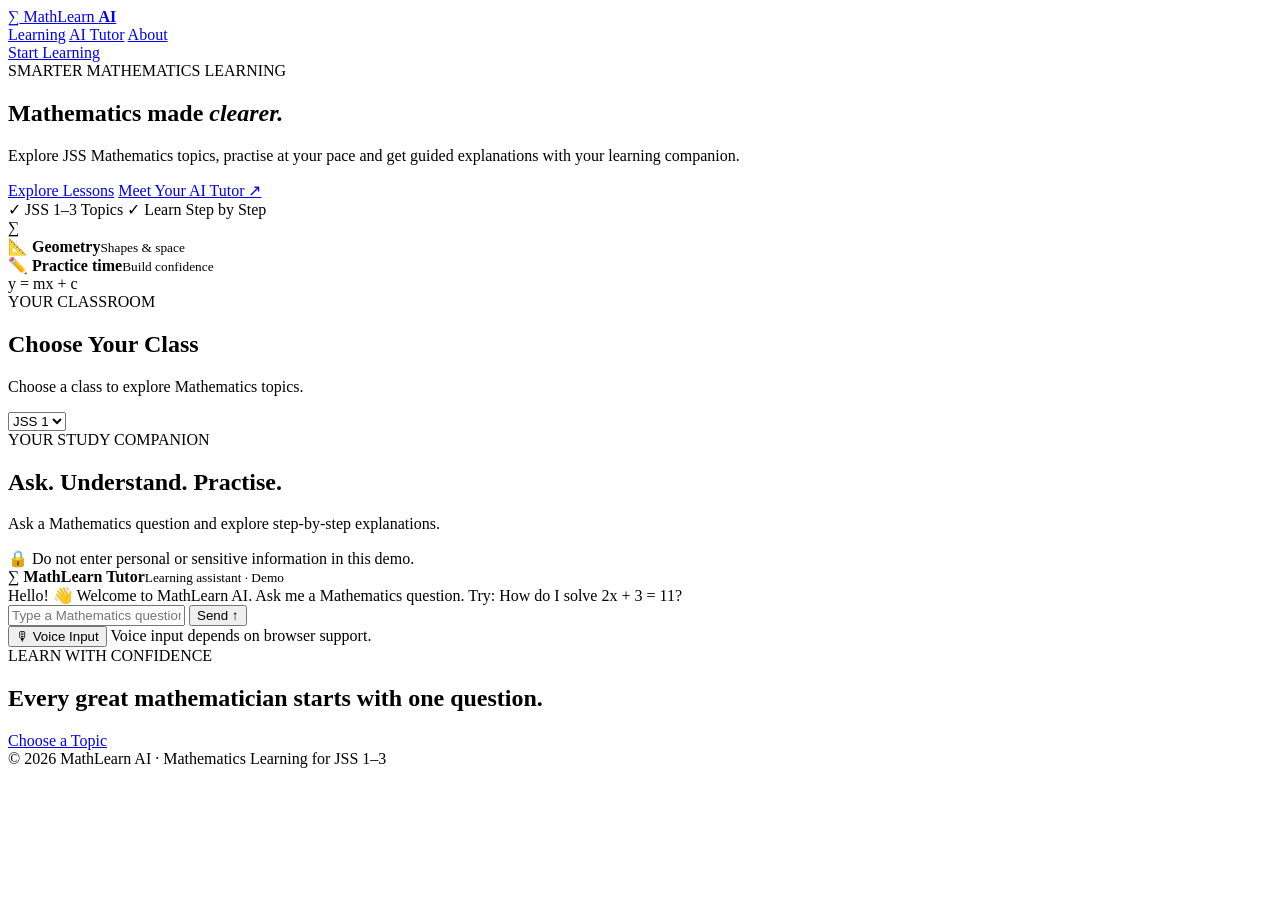
==== index.html @ c129c3ee "Add initial HTML structure for MathLearn AI" ====
<!DOCTYPE html>
<html lang="en">
<head>
  <meta charset="UTF-8">
  <meta name="viewport" content="width=device-width, initial-scale=1.0">
  <title>MathLearn AI | Learn Mathematics</title>
  <link rel="stylesheet" href="styles.css">
</head>
<body>

<header class="topbar">
  <a class="brand" href="#"><span class="logo">∑</span> MathLearn <b>AI</b></a>
  <nav>
    <a href="#learn">Learning</a>
    <a href="#tutor">AI Tutor</a>
    <a href="#about">About</a>
  </nav>
  <a class="navbtn" href="#learn">Start Learning</a>
</header>

<main>
<section class="hero">
  <div class="hero-copy">
    <span class="eyebrow">SMARTER MATHEMATICS LEARNING</span>
    <h1>Mathematics made <em>clearer.</em></h1>
    <p>Explore JSS Mathematics topics, practise at your pace and get guided explanations with your learning companion.</p>
    <div class="actions">
      <a class="primary" href="#learn">Explore Lessons</a>
      <a class="secondary" href="#tutor">Meet Your AI Tutor ↗</a>
    </div>
    <div class="trust">
      <span>✓ JSS 1–3 Topics</span>
      <span>✓ Learn Step by Step</span>
    </div>
  </div>
  <div class="hero-art">
    <div class="orb">∑</div>
    <div class="float-card one">📐 <span><b>Geometry</b><small>Shapes & space</small></span></div>
    <div class="float-card two">✏️ <span><b>Practice time</b><small>Build confidence</small></span></div>
    <div class="formula">y = mx + c</div>
  </div>
</section>

<section id="learn" class="section">
  <div class="section-head">
    <div>
      <span class="eyebrow">YOUR CLASSROOM</span>
      <h2>Choose Your Class</h2>
      <p>Choose a class to explore Mathematics topics.</p>
    </div>
    <select id="classSelect">
      <option value="JSS 1">JSS 1</option>
      <option value="JSS 2">JSS 2</option>
      <option value="JSS 3">JSS 3</option>
    </select>
  </div>
  <div id="topics" class="topic-grid"></div>
</section>

<section id="tutor" class="section tutor-section">
  <div class="tutor-intro">
    <span class="eyebrow">YOUR STUDY COMPANION</span>
    <h2>Ask. Understand. Practise.</h2>
    <p>Ask a Mathematics question and explore step-by-step explanations.</p>
    <div class="notice">🔒 Do not enter personal or sensitive information in this demo.</div>
  </div>

  <div class="chat">
    <div class="chat-head">
      <span class="avatar">∑</span>
      <span><b>MathLearn Tutor</b><small>Learning assistant · Demo</small></span>
      <span class="online"></span>
    </div>
    <div id="messages" class="messages">
      <div class="bubble bot">Hello! 👋 Welcome to MathLearn AI. Ask me a Mathematics question. Try: How do I solve 2x + 3 = 11?</div>
    </div>
    <form id="chatForm" class="chat-form">
      <input id="question" placeholder="Type a Mathematics question..." required>
      <button type="submit">Send ↑</button>
    </form>
    <div class="chat-tools">
      <button id="voiceBtn" type="button">🎙 Voice Input</button>
      <span id="voiceStatus">Voice input depends on browser support.</span>
    </div>
  </div>
</section>

<section id="about" class="bottom-cta">
  <span class="eyebrow">LEARN WITH CONFIDENCE</span>
  <h2>Every great mathematician starts with one question.</h2>
  <a class="primary" href="#learn">Choose a Topic</a>
</section>
</main>

<footer>© 2026 MathLearn AI · Mathematics Learning for JSS 1–3</footer>

<script src="app.js"></script>
</body>
</html>
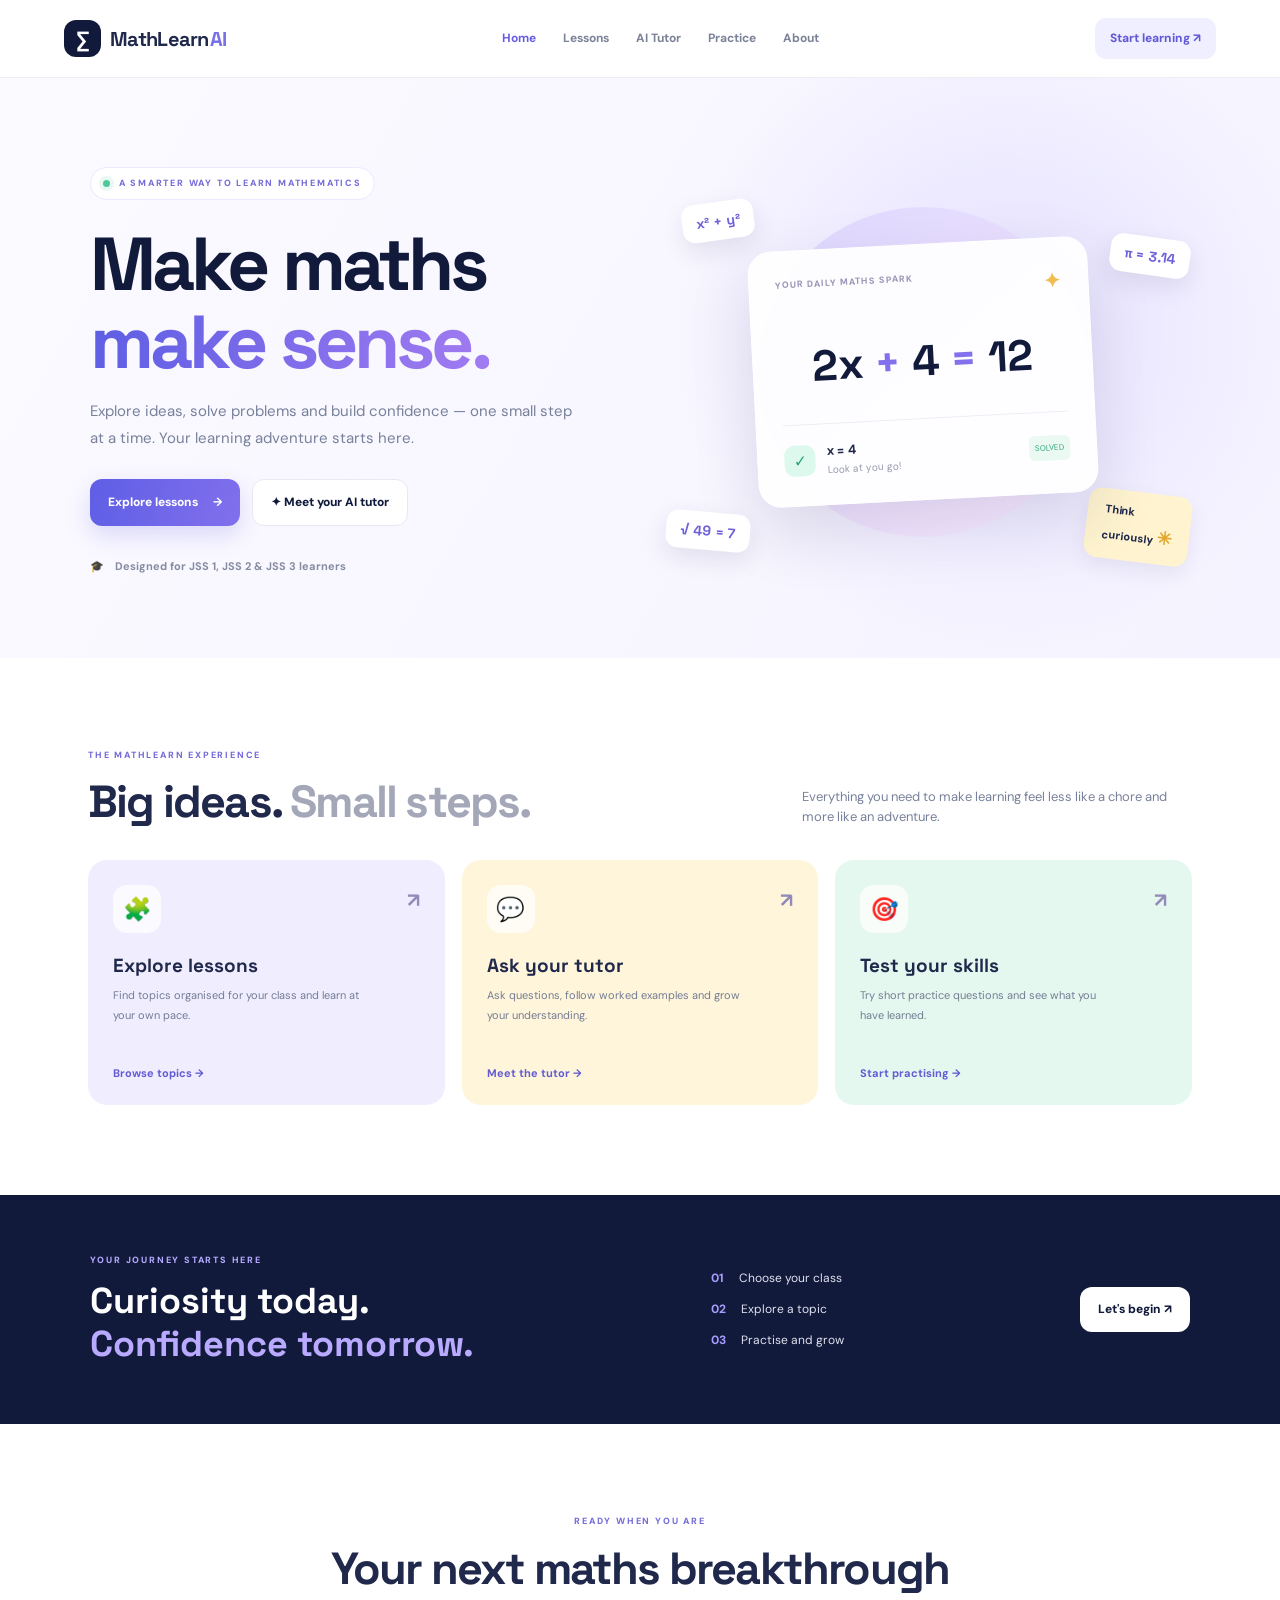
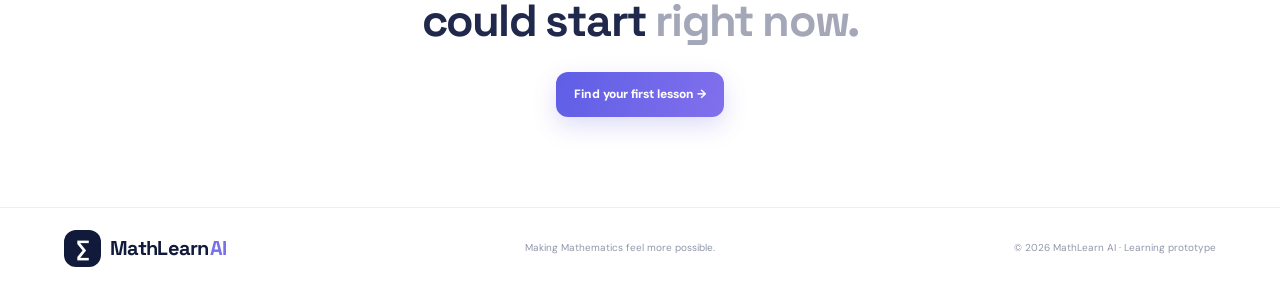
==== commit d1701367: "Add redesigned MathLearn AI website" ====
--- a/index.html
+++ b/index.html
@@ -1,100 +1,11 @@
-
-<!DOCTYPE html>
-<html lang="en">
-<head>
-  <meta charset="UTF-8">
-  <meta name="viewport" content="width=device-width, initial-scale=1.0">
-  <title>MathLearn AI | Learn Mathematics</title>
-  <link rel="stylesheet" href="styles.css">
-</head>
+<!doctype html>
+<html lang="en"><head><meta charset="utf-8"><meta name="viewport" content="width=device-width,initial-scale=1"><meta name="theme-color" content="#111a3b"><title>MathLearn AI | Learn beyond limits</title><link rel="preconnect" href="https://fonts.googleapis.com"><link href="https://fonts.googleapis.com/css2?family=DM+Sans:wght@400;500;600;700;800&family=Space+Grotesk:wght@400;500;600;700&display=swap" rel="stylesheet"><link rel="stylesheet" href="styles.css"></head>
 <body>
-
-<header class="topbar">
-  <a class="brand" href="#"><span class="logo">∑</span> MathLearn <b>AI</b></a>
-  <nav>
-    <a href="#learn">Learning</a>
-    <a href="#tutor">AI Tutor</a>
-    <a href="#about">About</a>
-  </nav>
-  <a class="navbtn" href="#learn">Start Learning</a>
-</header>
-
+<header class="topbar"><a class="logo" href="index.html"><span class="logo-icon">∑</span> MathLearn<span>AI</span></a><button class="menu-toggle" aria-label="Toggle menu">☰</button><nav class="nav"><a class="active" href="index.html">Home</a><a href="lessons.html">Lessons</a><a href="tutor.html">AI Tutor</a><a href="practice.html">Practice</a><a href="about.html">About</a></nav><a class="nav-cta" href="lessons.html">Start learning ↗</a></header>
 <main>
-<section class="hero">
-  <div class="hero-copy">
-    <span class="eyebrow">SMARTER MATHEMATICS LEARNING</span>
-    <h1>Mathematics made <em>clearer.</em></h1>
-    <p>Explore JSS Mathematics topics, practise at your pace and get guided explanations with your learning companion.</p>
-    <div class="actions">
-      <a class="primary" href="#learn">Explore Lessons</a>
-      <a class="secondary" href="#tutor">Meet Your AI Tutor ↗</a>
-    </div>
-    <div class="trust">
-      <span>✓ JSS 1–3 Topics</span>
-      <span>✓ Learn Step by Step</span>
-    </div>
-  </div>
-  <div class="hero-art">
-    <div class="orb">∑</div>
-    <div class="float-card one">📐 <span><b>Geometry</b><small>Shapes & space</small></span></div>
-    <div class="float-card two">✏️ <span><b>Practice time</b><small>Build confidence</small></span></div>
-    <div class="formula">y = mx + c</div>
-  </div>
-</section>
-
-<section id="learn" class="section">
-  <div class="section-head">
-    <div>
-      <span class="eyebrow">YOUR CLASSROOM</span>
-      <h2>Choose Your Class</h2>
-      <p>Choose a class to explore Mathematics topics.</p>
-    </div>
-    <select id="classSelect">
-      <option value="JSS 1">JSS 1</option>
-      <option value="JSS 2">JSS 2</option>
-      <option value="JSS 3">JSS 3</option>
-    </select>
-  </div>
-  <div id="topics" class="topic-grid"></div>
-</section>
-
-<section id="tutor" class="section tutor-section">
-  <div class="tutor-intro">
-    <span class="eyebrow">YOUR STUDY COMPANION</span>
-    <h2>Ask. Understand. Practise.</h2>
-    <p>Ask a Mathematics question and explore step-by-step explanations.</p>
-    <div class="notice">🔒 Do not enter personal or sensitive information in this demo.</div>
-  </div>
-
-  <div class="chat">
-    <div class="chat-head">
-      <span class="avatar">∑</span>
-      <span><b>MathLearn Tutor</b><small>Learning assistant · Demo</small></span>
-      <span class="online"></span>
-    </div>
-    <div id="messages" class="messages">
-      <div class="bubble bot">Hello! 👋 Welcome to MathLearn AI. Ask me a Mathematics question. Try: How do I solve 2x + 3 = 11?</div>
-    </div>
-    <form id="chatForm" class="chat-form">
-      <input id="question" placeholder="Type a Mathematics question..." required>
-      <button type="submit">Send ↑</button>
-    </form>
-    <div class="chat-tools">
-      <button id="voiceBtn" type="button">🎙 Voice Input</button>
-      <span id="voiceStatus">Voice input depends on browser support.</span>
-    </div>
-  </div>
-</section>
-
-<section id="about" class="bottom-cta">
-  <span class="eyebrow">LEARN WITH CONFIDENCE</span>
-  <h2>Every great mathematician starts with one question.</h2>
-  <a class="primary" href="#learn">Choose a Topic</a>
-</section>
-</main>
-
-<footer>© 2026 MathLearn AI · Mathematics Learning for JSS 1–3</footer>
-
-<script src="app.js"></script>
-</body>
-</html>
+<section class="hero"><div class="hero-copy"><div class="eyebrow"><i></i> A SMARTER WAY TO LEARN MATHEMATICS</div><h1>Make maths<br><em>make sense.</em></h1><p>Explore ideas, solve problems and build confidence — one small step at a time. Your learning adventure starts here.</p><div class="actions"><a class="btn primary" href="lessons.html">Explore lessons <b>→</b></a><a class="btn secondary" href="tutor.html">✦ Meet your AI tutor</a></div><div class="hero-note"><span>🎓</span> Designed for JSS 1, JSS 2 & JSS 3 learners</div></div>
+<div class="hero-art"><div class="orb"></div><div class="math-float f1">x² + y²</div><div class="math-float f2">π = 3.14</div><div class="math-float f3">√ 49 = 7</div><div class="hero-card"><div class="card-head"><span>YOUR DAILY MATHS SPARK</span><b>✦</b></div><div class="equation">2x <i>+</i> 4 <i>=</i> 12</div><div class="divider"></div><div class="solved"><span>✓</span><div><strong>x = 4</strong><small>Look at you go!</small></div><label>SOLVED</label></div></div><div class="sticker">Think<br>curiously <b>✳</b></div></div></section>
+<section class="section"><div class="section-label">THE MATHLEARN EXPERIENCE</div><div class="section-title"><h2>Big ideas. <span>Small steps.</span></h2><p>Everything you need to make learning feel less like a chore and more like an adventure.</p></div><div class="feature-grid"><a class="feature purple" href="lessons.html"><span class="feature-icon">🧩</span><b class="arrow">↗</b><h3>Explore lessons</h3><p>Find topics organised for your class and learn at your own pace.</p><strong>Browse topics →</strong></a><a class="feature yellow" href="tutor.html"><span class="feature-icon">💬</span><b class="arrow">↗</b><h3>Ask your tutor</h3><p>Ask questions, follow worked examples and grow your understanding.</p><strong>Meet the tutor →</strong></a><a class="feature mint" href="practice.html"><span class="feature-icon">🎯</span><b class="arrow">↗</b><h3>Test your skills</h3><p>Try short practice questions and see what you have learned.</p><strong>Start practising →</strong></a></div></section>
+<section class="banner"><div><div class="section-label light">YOUR JOURNEY STARTS HERE</div><h2>Curiosity today.<br><span>Confidence tomorrow.</span></h2></div><div class="steps"><p><b>01</b> Choose your class</p><p><b>02</b> Explore a topic</p><p><b>03</b> Practise and grow</p></div><a class="btn white" href="lessons.html">Let's begin ↗</a></section>
+<section class="closing"><div class="section-label">READY WHEN YOU ARE</div><h2>Your next maths breakthrough<br>could start <span>right now.</span></h2><a class="btn primary" href="lessons.html">Find your first lesson →</a></section>
+</main><footer><a class="logo" href="index.html"><span class="logo-icon">∑</span> MathLearn<span>AI</span></a><span>Making Mathematics feel more possible.</span><small>© 2026 MathLearn AI · Learning prototype</small></footer><script src="app.js"></script></body></html>
--- a/styles.css
+++ b/styles.css
@@ -0,0 +1 @@
+:root{--navy:#111a3b;--ink:#20294b;--purple:#685de2;--muted:#78819b;--line:#eceaf4}*{box-sizing:border-box;margin:0;padding:0}html{scroll-behavior:smooth}body{font-family:"DM Sans",sans-serif;color:var(--ink);background:#fff;line-height:1.6;overflow-x:hidden}a{text-decoration:none;color:inherit}button,input,select{font:inherit}.topbar{height:78px;padding:0 max(5%,calc((100% - 1180px)/2));display:flex;align-items:center;justify-content:space-between;position:sticky;top:0;z-index:10;background:#ffffffed;backdrop-filter:blur(15px);border-bottom:1px solid #eeedf5}.logo{font:700 20px "Space Grotesk";display:flex;align-items:center;gap:9px;letter-spacing:-.7px}.logo>span:last-child{color:#7770e8;margin-left:-8px}.logo-icon{width:37px;height:37px;border-radius:12px;background:var(--navy);color:#fff;display:grid;place-items:center;font-size:22px}.nav{display:flex;gap:27px}.nav a{font-size:12px;font-weight:700;color:#7b8298;transition:.2s}.nav a:hover,.nav a.active{color:var(--purple)}.nav-cta{background:#f0efff;color:#6259d6;padding:11px 15px;border-radius:11px;font-size:12px;font-weight:800}.menu-toggle{display:none;border:0;background:#f0efff;border-radius:9px;padding:8px 12px;font-size:20px}.hero{padding:72px max(7%,calc((100% - 1120px)/2)) 65px;background:radial-gradient(circle at 78% 43%,#e5e1ff 0,transparent 31%),linear-gradient(120deg,#fbfaff,#f5f3ff);display:grid;grid-template-columns:1fr 1fr;align-items:center;min-height:580px;gap:30px}.eyebrow,.section-label{font-size:9px;letter-spacing:1.8px;font-weight:800;color:#756bd9}.eyebrow{display:inline-flex;gap:9px;align-items:center;padding:8px 12px;border:1px solid #ebe8ff;border-radius:50px;background:#fff}.eyebrow i{width:7px;height:7px;background:#50c899;border-radius:50%;box-shadow:0 0 0 4px #50c89920}.hero h1,.page-hero h1{font:700 clamp(48px,6vw,75px)/1.04 "Space Grotesk";letter-spacing:-3.8px;color:var(--navy);margin:25px 0 17px}.hero h1 em,.page-hero h1 em{font-style:normal;background:linear-gradient(95deg,#5d5ee4,#a17bf1);background-clip:text;color:transparent}.hero-copy>p,.page-hero>p{max-width:490px;color:var(--muted);font-size:15px;line-height:1.8}.actions{display:flex;gap:12px;flex-wrap:wrap;margin-top:27px}.btn{display:inline-flex;align-items:center;gap:15px;padding:13px 18px;border-radius:12px;font-size:12px;font-weight:800;border:0;cursor:pointer;transition:transform .22s,box-shadow .22s}.btn:hover{transform:translateY(-3px)}.primary{background:linear-gradient(110deg,#5e5ee5,#8270ed);color:#fff;box-shadow:0 9px 23px #625cdb35}.secondary{background:#fff;color:var(--navy);border:1px solid #e9e7f4}.hero-note{margin-top:32px;color:#858ba1;font-size:11px;font-weight:700}.hero-note span{margin-right:8px}.hero-art{height:430px;position:relative;display:grid;place-items:center}.orb{position:absolute;width:330px;height:330px;border-radius:50%;background:linear-gradient(140deg,#ded8ff,#f8eaff);animation:breathe 6s infinite}.hero-card{position:relative;z-index:2;background:#ffffffed;border:1px solid white;border-radius:23px;padding:26px;width:340px;box-shadow:0 25px 65px #29204b20;transform:rotate(-3deg);animation:float 5s ease-in-out infinite}.card-head{display:flex;justify-content:space-between;color:#9b96b7;font-size:9px;letter-spacing:1px;font-weight:800}.card-head b{font-size:20px;color:#f1bd50}.equation{text-align:center;font:700 43px "Space Grotesk";padding:30px 0;color:var(--navy)}.equation i{font-style:normal;color:#8270ed}.divider{height:1px;background:#eeedf5}.solved{display:flex;align-items:center;gap:12px;padding-top:17px}.solved>span{width:31px;height:31px;border-radius:10px;background:#ddf8ed;color:#27a879;display:grid;place-items:center}.solved div{display:grid}.solved strong{font-size:13px}.solved small{font-size:10px;color:#969bad}.solved label{margin-left:auto;font-size:8px;color:#32a77e;background:#eaf9f2;padding:6px;border-radius:6px}.math-float{position:absolute;z-index:3;background:white;padding:10px 14px;border-radius:12px;box-shadow:0 9px 25px #29204b1a;color:#6d61db;font:700 14px "Space Grotesk"}.f1{top:45px;left:5%;transform:rotate(-8deg)}.f2{top:80px;right:0;transform:rotate(8deg)}.f3{bottom:37px;left:2%;transform:rotate(5deg)}.sticker{position:absolute;right:0;bottom:24px;background:#fff4cf;padding:12px 17px;border-radius:13px;font-size:11px;font-weight:800;transform:rotate(7deg);box-shadow:0 8px 20px #29204b13}.sticker b{color:#e2a92e;font-size:18px}.section{max-width:1160px;margin:auto;padding:90px 28px}.section-title{display:flex;align-items:end;justify-content:space-between;gap:30px;margin:14px 0 32px}.section-title h2,.closing h2,.about-heading{font:700 clamp(32px,4vw,45px)/1.15 "Space Grotesk";letter-spacing:-1.8px}.section-title h2 span,.closing h2 span,.about-heading span{color:#a3a7b8}.section-title>p{max-width:390px;color:var(--muted);font-size:13px}.feature-grid{display:grid;grid-template-columns:repeat(3,1fr);gap:17px}.feature{padding:25px;border-radius:19px;min-height:245px;position:relative;transition:.25s}.feature:hover{transform:translateY(-7px);box-shadow:0 18px 35px #28204b12}.purple{background:#f0edff}.yellow{background:#fff5da}.mint{background:#e5f8ef}.feature-icon{width:48px;height:48px;display:grid;place-items:center;background:#ffffffb9;border-radius:14px;font-size:23px}.arrow{position:absolute;right:25px;top:24px;color:#928ab9;font-size:20px}.feature h3{font:700 19px "Space Grotesk";margin:20px 0 8px}.feature p{font-size:11px;color:#747c94;max-width:260px;line-height:1.8}.feature>strong{position:absolute;bottom:23px;color:#625bd3;font-size:11px}.banner{background:var(--navy);color:#fff;padding:58px max(7%,calc((100% - 1120px)/2));display:flex;align-items:center;justify-content:space-between;gap:30px}.light{color:#b5aaff}.banner h2{font:700 36px/1.2 "Space Grotesk";margin-top:12px}.banner h2 span{color:#b9aaff}.steps{display:grid;gap:12px;color:#e0e1ef;font-size:12px}.steps b{color:#a99cff;margin-right:12px}.white{background:white;color:var(--navy);white-space:nowrap}.closing{text-align:center;padding:90px 20px}.closing h2{margin:15px 0 25px}footer{border-top:1px solid #efedf5;padding:22px max(5%,calc((100% - 1180px)/2));display:flex;align-items:center;justify-content:space-between;gap:15px;color:#9298aa;font-size:10px}footer .logo{color:var(--navy)}footer small{font-size:10px}.page-hero{padding:65px max(8%,calc((100% - 1100px)/2));min-height:300px;position:relative;overflow:hidden}.lavender{background:radial-gradient(circle at 83% 50%,#ded9ff,transparent 24%),#f6f4ff}.butter{background:radial-gradient(circle at 83% 50%,#ffe8a9,transparent 24%),#fff9e9}.page-hero.mint{background:radial-gradient(circle at 83% 50%,#c9f4df,transparent 24%),#f0fbf5}.page-hero h1{font-size:56px;margin:17px 0 10px}.page-hero>p{font-size:13px}.hero-symbol{position:absolute;right:12%;top:45px;font:700 130px "Space Grotesk";color:#8879e6;opacity:.65}.section-title .select-label{font-size:9px;letter-spacing:1px;font-weight:800;color:#969bb0}.select-label select{display:block;margin-top:7px;border:1px solid #e7e5f1;background:#fff;border-radius:10px;padding:10px 30px 10px 12px;color:var(--navy);font-weight:700}.muted{font-size:12px;color:#8990a4;margin-bottom:17px}.lesson-grid{display:grid;grid-template-columns:repeat(3,1fr);gap:15px}.lesson-card{border:1px solid #eeedf5;border-radius:16px;padding:20px;min-height:165px;animation:rise .4s both;transition:.2s}.lesson-card:hover{transform:translateY(-5px);box-shadow:0 13px 28px #29204b12}.lesson-symbol{font-size:23px}.lesson-card h3{font:700 16px "Space Grotesk";margin:12px 0 5px}.lesson-card p{font-size:11px;color:#858ba0}.lesson-card small{display:block;margin-top:12px;color:#6b61d9;font-weight:800}.callout{margin-top:35px;background:#f3f0ff;border-radius:16px;padding:20px;display:flex;align-items:center;gap:15px}.callout>span{font-size:28px}.callout div{flex:1}.callout b{font-size:13px}.callout p{font-size:11px;color:#858ba0}.tutor-layout{display:grid;grid-template-columns:.75fr 1.25fr;gap:45px;align-items:start}.tutor-layout aside h2{font:700 35px/1.2 "Space Grotesk";margin:13px 0}.tutor-layout aside h2 span{color:#9ca1b5}.tutor-layout aside>p{line-height:1.8}.notice{background:#fff6dc;color:#806e3d;border-radius:12px;padding:13px;font-size:10px;margin:20px 0}.suggest-title{font-size:12px;margin-bottom:8px}.suggestion{display:block;width:100%;text-align:left;border:1px solid #eceaf4;background:white;border-radius:10px;padding:11px;margin:7px 0;font-size:11px;font-weight:700;color:#626b84;cursor:pointer}.suggestion:hover{background:#f7f5ff}.chat{border:1px solid #eceaf4;border-radius:18px;overflow:hidden;box-shadow:0 18px 45px #29204b0c}.chat-head{padding:15px;display:flex;align-items:center;gap:10px;border-bottom:1px solid #eee}.tutor-icon{width:38px;height:38px;border-radius:12px;background:#efedff;color:#685de2;display:grid;place-items:center;font-size:21px}.chat-head div{display:grid}.chat-head b{font-size:12px}.chat-head small{font-size:9px;color:#51ae88}.chat-head button{margin-left:auto;border:0;padding:7px 10px;border-radius:8px;background:#f2f1f8;color:#777;font-size:10px;cursor:pointer}.messages{height:320px;overflow:auto;background:#fcfbff;padding:18px}.welcome{text-align:center;padding:70px 10px;color:#858ba0;font-size:12px}.welcome b{display:block;font:700 17px "Space Grotesk";color:var(--navy);margin-bottom:7px}.welcome small{display:block;margin-top:10px;font-size:9px}.chat-bubble{white-space:pre-wrap;max-width:88%;padding:12px 14px;border-radius:13px;margin-bottom:10px;font-size:11px;line-height:1.7;animation:rise .2s}.chat-bubble.bot{background:#efedff;color:#41456d}.chat-bubble.user{background:#655de0;color:white;margin-left:auto}#chatForm{display:flex;padding:12px;gap:8px;border-top:1px solid #eee}#chatForm input{flex:1;min-width:0;border:1px solid #e9e7f1;border-radius:10px;padding:12px;font-size:11px}#chatForm button{width:42px;border:0;border-radius:10px;background:#655de0;color:#fff;font-size:20px;cursor:pointer}.chat-foot{display:flex;align-items:center;gap:10px;padding:0 13px 13px}.chat-foot button{border:0;border-radius:8px;background:#f0efff;color:#6259d3;padding:8px 10px;font-size:10px;cursor:pointer}.chat-foot span,.chat-foot small{font-size:9px;color:#999}.chat-foot small{margin-left:auto;letter-spacing:1px}.quiz-section{max-width:760px}.quiz-card{border:1px solid #eceaf4;border-radius:20px;padding:28px;box-shadow:0 18px 45px #29204b0c}.quiz-top{display:flex;justify-content:space-between;font-size:9px;font-weight:800;letter-spacing:1px;color:#7d73d8}.progress-track{height:6px;background:#eeedf5;border-radius:10px;margin:15px 0 30px;overflow:hidden}.progress-track div{height:100%;width:33.33%;background:#6b60e2;transition:width .3s}.quiz-card h2{font:700 25px "Space Grotesk";margin-bottom:20px}.quiz-options{display:grid;grid-template-columns:1fr 1fr;gap:10px}.quiz-option{padding:13px;border:1px solid #e9e7f1;background:#fff;border-radius:11px;text-align:left;font-size:12px;cursor:pointer}.quiz-option:hover{border-color:#8b80ed;background:#f8f7ff}.quiz-option.selected{border-color:#655de0;background:#f0efff}.quiz-option.correct{border-color:#40b789;background:#e9faf2}.quiz-option.wrong{border-color:#e28c8c;background:#fff0f0}.quiz-card #quizFeedback{min-height:28px;margin:15px 0;font-size:12px;font-weight:700}.quiz-card .btn:disabled{opacity:.45;cursor:not-allowed;transform:none}.quiz-disclaimer{margin-top:15px}.about-heading{margin:14px 0 35px;max-width:700px}.about-grid{display:grid;grid-template-columns:repeat(3,1fr);gap:20px}.about-grid article{border-top:2px solid #e9e6fa;padding:18px 10px 15px 0}.about-grid article>b{color:#8475e4;font-size:11px}.about-grid h3{font:700 18px "Space Grotesk";margin:12px 0 7px}.about-grid p,.project-notice p{font-size:12px;color:#7d8499;line-height:1.8}.project-notice{margin:30px 0}.project-notice p{margin-top:5px;color:#806e3d}@keyframes float{0%,100%{translate:0 0}50%{translate:0 -10px}}@keyframes breathe{0%,100%{transform:scale(1)}50%{transform:scale(1.07)}}@keyframes rise{from{opacity:0;transform:translateY(15px)}to{opacity:1;transform:translateY(0)}}@media(max-width:850px){.topbar{padding:0 5%}.menu-toggle{display:block;margin-left:auto}.nav{display:none;position:absolute;top:77px;left:0;right:0;background:#fff;padding:18px 6%;box-shadow:0 15px 25px #20204412;flex-direction:column;gap:17px}.nav.open{display:flex}.nav-cta{margin-left:10px}.hero{padding:55px 6%;grid-template-columns:1fr}.hero-art{height:360px}.section{padding:70px 6%}.banner{padding:45px 6%;flex-wrap:wrap}.banner>*{flex:1 1 40%}.tutor-layout{grid-template-columns:1fr}.page-hero{padding:55px 7%}.lesson-grid{grid-template-columns:repeat(2,1fr)}}@media(max-width:560px){.nav-cta{display:none}.hero h1{font-size:52px}.hero-art{height:310px}.orb{width:260px;height:260px}.hero-card{width:285px;padding:20px}.equation{font-size:36px}.f1{left:0}.f2{right:0}.sticker{right:0;bottom:5px}.section-title{display:block}.section-title>p{margin-top:12px}.feature-grid,.lesson-grid,.about-grid{grid-template-columns:1fr}.feature{min-height:220px}.banner{display:grid}.banner h2{font-size:31px}.page-hero h1{font-size:45px}.hero-symbol{font-size:80px;right:5%;top:auto;bottom:10px;opacity:.25}.callout{flex-wrap:wrap}.callout .btn{margin-left:0}.quiz-options{grid-template-columns:1fr}footer{align-items:flex-start;flex-direction:column;padding:23px 7%}}@media(prefers-reduced-motion:reduce){*,*::before,*::after{animation-duration:.01ms!important;transition-duration:.01ms!important;scroll-behavior:auto!important}}
